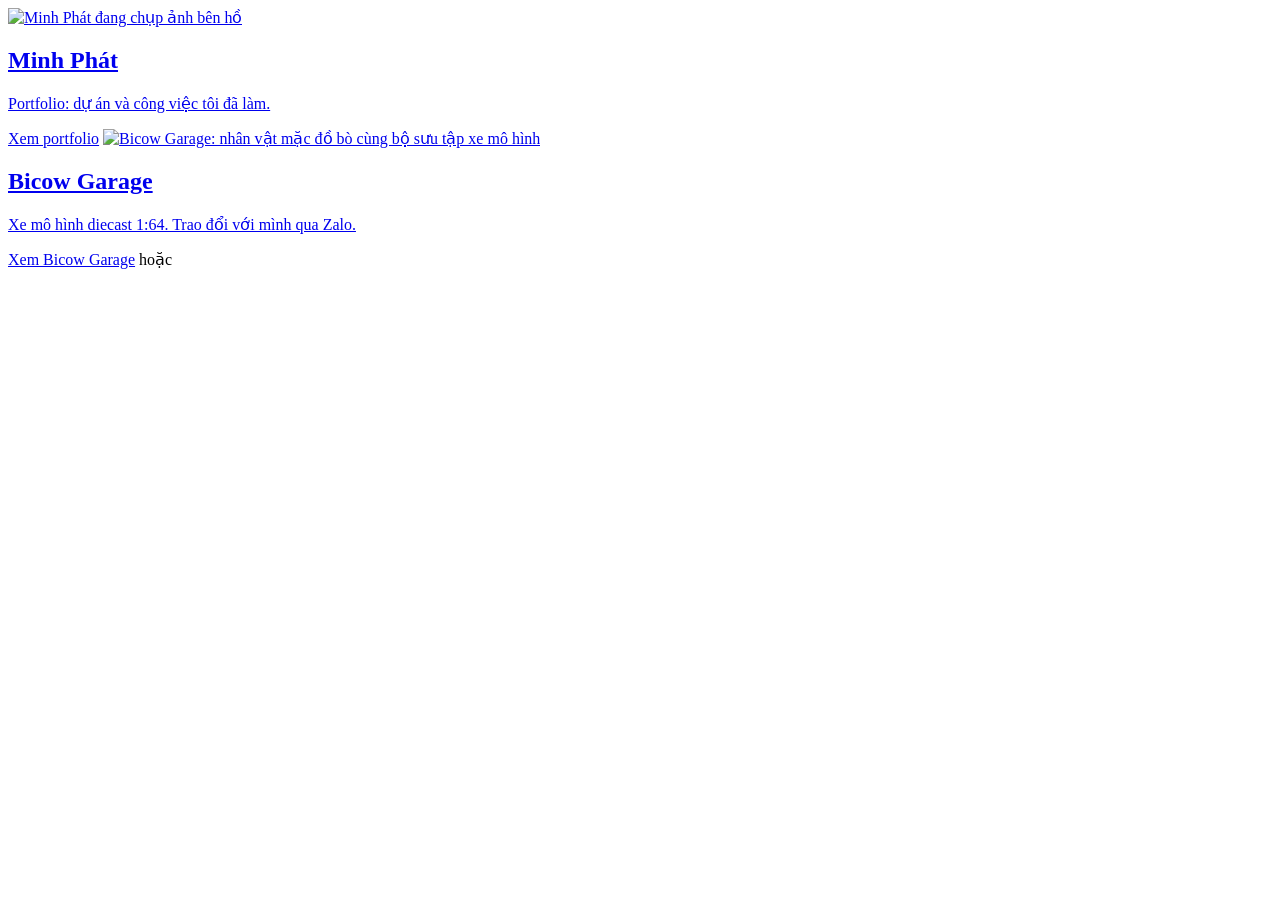
==== index.html @ 38694287 "Add files via upload" ====
<!doctype html>
<html lang="vi"><head><meta charset="utf-8"><meta name="viewport" content="width=device-width,initial-scale=1,viewport-fit=cover"><title>Minh Phát & Bicow Garage – Portfolio và xe mô hình diecast</title><meta name="description" content="Trang chủ của Minh Phát: xem portfolio cá nhân hoặc ghé Bicow Garage – nơi sưu tầm và bán xe mô hình diecast 1:64."><link rel="canonical" href="https://TENMIEN.COM/"><link rel="icon" href="/favicon.svg" type="image/svg+xml"><meta property="og:type" content="website"><meta property="og:title" content="Minh Phát & Bicow Garage – Portfolio và xe mô hình diecast"><meta property="og:description" content="Trang chủ của Minh Phát: xem portfolio cá nhân hoặc ghé Bicow Garage – nơi sưu tầm và bán xe mô hình diecast 1:64."><meta property="og:url" content="https://TENMIEN.COM/"><meta property="og:locale" content="vi_VN"><meta property="og:image" content="https://TENMIEN.COM/assets/img/bicow.jpg"><link rel="preconnect" href="https://fonts.googleapis.com"><link rel="preconnect" href="https://fonts.gstatic.com" crossorigin><link href="https://fonts.googleapis.com/css2?family=Be+Vietnam+Pro:wght@400;600&family=Bricolage+Grotesque:opsz,wght@12..96,700;12..96,800&display=swap&subset=vietnamese" rel="stylesheet"><link rel="stylesheet" href="/assets/style.css"></head><body><main class="split">
<a class="half me" href="/portfolio/"><img src="/assets/img/me.jpg" alt="Minh Phát đang chụp ảnh bên hồ" width="1200" height="1400"><h2>Minh Phát</h2><p>Portfolio: dự án và công việc tôi đã làm.</p><span class="btn">Xem portfolio</span></a>
<a class="half shop" href="/bicow/"><img src="/assets/img/bicow.jpg" alt="Bicow Garage: nhân vật mặc đồ bò cùng bộ sưu tập xe mô hình" width="1254" height="1254"><h2>Bicow Garage</h2><p>Xe mô hình diecast 1:64. Trao đổi với mình qua Zalo.</p><span class="btn">Xem Bicow Garage</span></a>
<span class="mid" aria-hidden="true">hoặc</span>
</main><script src="/assets/ask.js"></script></body></html>
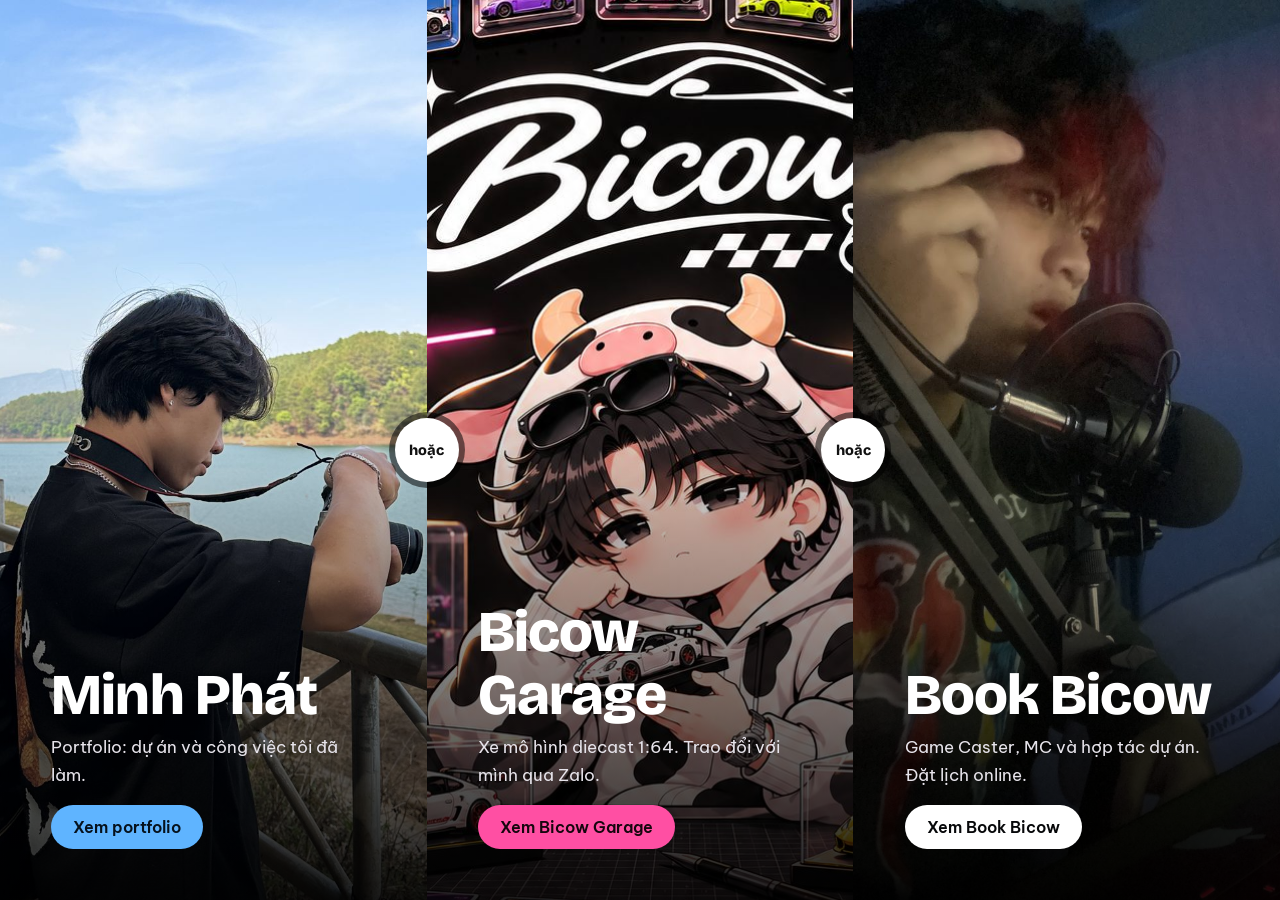
==== commit 1e93f61a: "Add files via upload" ====
--- a/index.html
+++ b/index.html
@@ -1,6 +1,8 @@
 <!doctype html>
-<html lang="vi"><head><meta charset="utf-8"><meta name="viewport" content="width=device-width,initial-scale=1,viewport-fit=cover"><title>Minh Phát & Bicow Garage – Portfolio và xe mô hình diecast</title><meta name="description" content="Trang chủ của Minh Phát: xem portfolio cá nhân hoặc ghé Bicow Garage – nơi sưu tầm và bán xe mô hình diecast 1:64."><link rel="canonical" href="https://TENMIEN.COM/"><link rel="icon" href="/favicon.svg" type="image/svg+xml"><meta property="og:type" content="website"><meta property="og:title" content="Minh Phát & Bicow Garage – Portfolio và xe mô hình diecast"><meta property="og:description" content="Trang chủ của Minh Phát: xem portfolio cá nhân hoặc ghé Bicow Garage – nơi sưu tầm và bán xe mô hình diecast 1:64."><meta property="og:url" content="https://TENMIEN.COM/"><meta property="og:locale" content="vi_VN"><meta property="og:image" content="https://TENMIEN.COM/assets/img/bicow.jpg"><link rel="preconnect" href="https://fonts.googleapis.com"><link rel="preconnect" href="https://fonts.gstatic.com" crossorigin><link href="https://fonts.googleapis.com/css2?family=Be+Vietnam+Pro:wght@400;600&family=Bricolage+Grotesque:opsz,wght@12..96,700;12..96,800&display=swap&subset=vietnamese" rel="stylesheet"><link rel="stylesheet" href="/assets/style.css"></head><body><main class="split">
+<html lang="vi"><head><meta charset="utf-8"><meta name="viewport" content="width=device-width,initial-scale=1,viewport-fit=cover"><title>BICOW – Portfolio, Bicow Garage và Book Bicow</title><meta name="description" content="Trang chủ của Minh Phát: xem portfolio cá nhân, ghé Bicow Garage (xe mô hình diecast 1:64) hoặc đặt lịch Game Caster, MC tại Book Bicow."><link rel="canonical" href="https://bicow.site/"><link rel="icon" href="/favicon.svg" type="image/svg+xml"><meta property="og:type" content="website"><meta property="og:title" content="Minh Phát & Bicow Garage – Portfolio và xe mô hình diecast"><meta property="og:description" content="Trang chủ của Minh Phát: xem portfolio cá nhân hoặc ghé Bicow Garage – nơi sưu tầm và bán xe mô hình diecast 1:64."><meta property="og:url" content="https://bicow.site/"><meta property="og:locale" content="vi_VN"><meta property="og:image" content="https://bicow.site/assets/img/bicow.jpg"><link rel="preconnect" href="https://fonts.googleapis.com"><link rel="preconnect" href="https://fonts.gstatic.com" crossorigin><link href="https://fonts.googleapis.com/css2?family=Be+Vietnam+Pro:wght@400;600&family=Bricolage+Grotesque:opsz,wght@12..96,700;12..96,800&display=swap&subset=vietnamese" rel="stylesheet"><link rel="stylesheet" href="/assets/style.css"></head><body><main class="split">
 <a class="half me" href="/portfolio/"><img src="/assets/img/me.jpg" alt="Minh Phát đang chụp ảnh bên hồ" width="1200" height="1400"><h2>Minh Phát</h2><p>Portfolio: dự án và công việc tôi đã làm.</p><span class="btn">Xem portfolio</span></a>
 <a class="half shop" href="/bicow/"><img src="/assets/img/bicow.jpg" alt="Bicow Garage: nhân vật mặc đồ bò cùng bộ sưu tập xe mô hình" width="1254" height="1254"><h2>Bicow Garage</h2><p>Xe mô hình diecast 1:64. Trao đổi với mình qua Zalo.</p><span class="btn">Xem Bicow Garage</span></a>
-<span class="mid" aria-hidden="true">hoặc</span>
+<span class="mid m1" aria-hidden="true">hoặc</span>
+<a class="half book" href="/book/"><img src="/assets/img/book-bicow.jpg" alt="Minh Phát bên micro thu âm, góc làm việc của BOOK BICOW" width="1000" height="1334"><h2>Book Bicow</h2><p>Game Caster, MC và hợp tác dự án. Đặt lịch online.</p><span class="btn">Xem Book Bicow</span></a>
+<span class="mid m2" aria-hidden="true">hoặc</span>
 </main><script src="/assets/ask.js"></script></body></html>
--- a/assets/style.css
+++ b/assets/style.css
@@ -0,0 +1,145 @@
+:root{--bg:#0e0e12;--panel:#17171d;--ink:#f4f2f5;--mute:#a7a3ad;--pink:#ff4fa3;--pink2:#ff86c1;--blue:#5fb4ff;
+--display:"Bricolage Grotesque","Be Vietnam Pro",system-ui,sans-serif;--body:"Be Vietnam Pro",system-ui,-apple-system,"Segoe UI",sans-serif}
+*{box-sizing:border-box;margin:0}
+html{scroll-behavior:smooth;background:var(--bg);color-scheme:dark}
+body{font-family:var(--body);color:var(--ink);background:var(--bg);line-height:1.65;-webkit-font-smoothing:antialiased;overflow-x:hidden}
+a{color:inherit}
+:focus-visible{outline:3px solid var(--pink);outline-offset:3px}
+.wrap{max-width:1080px;margin:0 auto;padding:0 20px}
+h1,h2,h3{font-family:var(--display);line-height:1.1;letter-spacing:-.015em}
+/* scroll progress + reveal */
+.prog{position:fixed;top:0;left:0;height:3px;width:100%;background:linear-gradient(90deg,var(--blue),var(--pink));transform-origin:0 50%;transform:scaleX(0);z-index:50}
+.rv{opacity:0;transform:translateY(34px) scale(.98);transition:opacity .7s ease,transform .7s cubic-bezier(.2,.7,.2,1);transition-delay:var(--d,0s)}
+.rv.in{opacity:1;transform:none}
+/* buttons */
+.btn,.ask{font:600 1rem var(--body);display:inline-flex;align-items:center;justify-content:center;gap:8px;padding:12px 22px;border-radius:99px;border:0;cursor:pointer;text-decoration:none;background:var(--pink);color:#16060e;transition:transform .15s,box-shadow .2s,background .15s}
+.btn:hover,.ask:hover{transform:translateY(-2px);box-shadow:0 8px 26px #ff4fa355;background:var(--pink2)}
+.ask.done{background:#fff;color:#16060e}
+.btn.ghost{background:transparent;color:var(--ink);border:2px solid #ffffff44}
+/* landing */
+.land{min-height:100vh;display:grid;place-items:center;padding:40px 16px;background:radial-gradient(60% 70% at 15% 40%,#1b4a73aa,transparent 70%),radial-gradient(60% 70% at 85% 50%,#7a1b52aa,transparent 70%),var(--bg)}
+.land h1{text-align:center;font-size:clamp(1.1rem,2.6vw,1.5rem);font-weight:700;color:var(--mute);margin-bottom:28px;letter-spacing:0}
+.pair{display:grid;grid-template-columns:1fr auto 1fr;gap:clamp(12px,3vw,40px);align-items:center;max-width:980px;width:100%}
+.or{font-family:var(--display);font-weight:800;color:var(--mute);font-size:1.1rem}
+.pick{display:flex;flex-direction:column;align-items:center;text-align:center;text-decoration:none;transition:transform .35s ease,opacity .35s,filter .35s}
+.frame{width:100%;aspect-ratio:4/5;border-radius:999px 999px 28px 28px;overflow:hidden;border:5px solid #fff;box-shadow:0 20px 60px #0009;background:#000}
+.frame img{width:100%;height:100%;object-fit:cover;display:block;transition:transform .6s ease}
+.pick h2{font-size:clamp(1.4rem,3.4vw,2.2rem);font-weight:800;margin:18px 0 4px}
+.pick p{color:var(--mute);margin-bottom:16px;max-width:28ch;font-size:.95rem}
+.pair:hover .pick{opacity:.55;filter:saturate(.6)}
+.pair .pick:hover{opacity:1;filter:none;transform:translateY(-8px)}
+.pick:hover .frame img{transform:scale(1.06)}
+.pick.me .btn{background:var(--blue);color:#06121d}
+.pick.me .btn:hover{box-shadow:0 8px 26px #5fb4ff55}
+@media(max-width:720px){.pair{grid-template-columns:1fr}.or{text-align:center}.frame{max-width:300px;margin:0 auto}}
+/* landing: 2 ảnh chia đôi toàn màn hình */
+.split{display:grid;grid-template-columns:repeat(3,1fr);height:100vh;height:100dvh;overflow:hidden;background:#000}
+.half{position:relative;display:flex;flex-direction:column;justify-content:flex-end;align-items:flex-start;padding:clamp(20px,4vw,56px);padding-bottom:calc(clamp(20px,4vw,56px) + env(safe-area-inset-bottom,0px));text-decoration:none;overflow:hidden;color:#fff;transition:flex .3s,filter .4s,opacity .4s}
+.half img{position:absolute;inset:0;width:100%;height:100%;display:block;transition:transform .8s ease}
+.half.me img{object-fit:cover;object-position:42% 30%}
+.half.shop img{object-fit:cover;object-position:50% 45%;transform:scale(1.4)}
+.half::after{content:"";position:absolute;inset:0;background:linear-gradient(0deg,#000d 0,#0006 32%,transparent 60%)}
+.half>*:not(img){position:relative;z-index:2}
+.half h2{font-size:clamp(1.8rem,4.6vw,3.6rem);font-weight:800;margin-bottom:6px}
+.half p{color:#e6e3ea;margin-bottom:16px;max-width:30ch;font-size:clamp(.9rem,1.5vw,1.05rem)}
+.half.me .btn{background:var(--blue);color:#06121d}
+.half.me .btn:hover{box-shadow:0 8px 26px #5fb4ff66}
+.split:hover .half{filter:brightness(.55) saturate(.7)}
+.split .half:hover{filter:none}
+.half:hover img{transform:scale(1.05)}
+.half.shop:hover img{transform:scale(1.46)}
+.mid{position:absolute;left:33.333%;top:50%;transform:translate(-50%,-50%);z-index:5;width:64px;height:64px;border-radius:50%;background:#fff;color:#111;display:grid;place-items:center;font:800 .9rem var(--display);box-shadow:0 0 0 6px #0008;pointer-events:none}
+.split{position:relative}
+.mid.m2{left:66.666%}
+.half.book img{object-fit:cover;object-position:18% 20%}
+.half.book .btn{background:#fff;color:#07080a}
+.half.book .btn:hover{box-shadow:0 8px 26px #ffffff55}
+@media(max-width:720px) and (pointer:coarse){.split{grid-template-columns:1fr;grid-template-rows:repeat(3,1fr)}.mid{left:50%;top:33.333%}.mid.m2{left:50%;top:66.666%}.half.book img{object-position:18% 18%}.half{padding:18px}.half h2{font-size:1.7rem}.half p{margin-bottom:10px}.half.me img{object-position:42% 28%}.mid{width:52px;height:52px}}
+/* header */
+.top{position:sticky;top:0;z-index:40;background:#0e0e12e6;backdrop-filter:blur(10px);padding-top:env(safe-area-inset-top,0px);border-bottom:1px solid #ffffff14}
+.top .wrap{display:flex;align-items:center;justify-content:space-between;height:60px}
+.logo{font-family:var(--display);font-weight:800;font-size:1.5rem;text-decoration:none;font-style:italic}
+.logo b{color:var(--pink)}
+.top nav{display:flex;gap:20px;font-size:.92rem}
+.top nav a{text-decoration:none;color:var(--mute)}.top nav a:hover{color:var(--ink)}
+@media(max-width:640px){.top nav a:nth-child(n+3){display:none}}
+/* hero */
+.hero{padding:56px 0 64px;background:radial-gradient(50% 60% at 78% 40%,#7a1b5299,transparent 70%)}
+.hero .wrap{display:grid;grid-template-columns:1.1fr .9fr;gap:32px;align-items:center}
+.hero h1{font-size:clamp(2.3rem,6.5vw,4.4rem);font-weight:800}
+.hero p{color:var(--mute);max-width:46ch;margin:16px 0 26px;font-size:1.05rem}
+.hero .art{border-radius:50%;overflow:hidden;border:5px solid #fff;aspect-ratio:1;box-shadow:0 0 70px #ff4fa366;will-change:transform}
+.hero .art img{width:100%;height:100%;display:block}
+@media(max-width:760px){.hero .wrap{grid-template-columns:1fr}.hero .art{max-width:300px;margin:0 auto;order:-1}}
+/* brand strip */
+.flag{height:18px;background:repeating-conic-gradient(#fff 0 25%,#0e0e12 0 50%) 0 0/18px 18px}
+.marq{overflow:hidden;background:var(--panel);padding:18px 0;border-bottom:1px solid #ffffff14}
+.marq div{display:flex;gap:48px;width:max-content;animation:mv 26s linear infinite;font-family:var(--display);font-weight:800;font-size:1.6rem;color:#ffffff55}
+.marq span:nth-child(odd){color:var(--pink)}
+@keyframes mv{to{transform:translateX(-50%)}}
+/* sections */
+section{padding:76px 0}
+section h2{font-size:clamp(1.7rem,4vw,2.5rem);margin-bottom:10px}
+.lead{color:var(--mute);max-width:58ch;margin-bottom:34px}
+.alt{background:var(--panel)}
+.grid{display:grid;grid-template-columns:repeat(auto-fill,minmax(250px,1fr));gap:20px}
+.card{background:var(--panel);border:1px solid #ffffff1a;border-radius:20px;overflow:hidden;display:flex;flex-direction:column}
+.card figure{aspect-ratio:4/3;display:grid;place-items:center;background:radial-gradient(circle at 50% 70%,#ff4fa344,#101015 70%);border-bottom:1px solid #ffffff14}
+.card figure img{width:100%;height:100%;object-fit:cover}
+.card figure svg{width:62%;fill:#ff4fa3aa}
+.card div{padding:16px;display:flex;flex-direction:column;gap:6px;flex:1}
+.tag{font-size:.8rem;color:var(--pink2)}
+.card h3{font-size:1.12rem}
+.card p{font-size:.92rem;color:var(--mute);flex:1}
+.card .ask{margin-top:10px;font-size:.92rem;padding:10px 14px}
+.card:hover{border-color:var(--pink);transition:border-color .2s}
+details{border-top:1px solid #ffffff33;padding:16px 0}
+details:last-of-type{border-bottom:1px solid #ffffff33}
+summary{font-family:var(--display);font-weight:700;font-size:1.12rem;cursor:pointer}
+details p{margin-top:8px;max-width:64ch;color:var(--mute)}
+footer{padding:36px 0 calc(36px + env(safe-area-inset-bottom,0px));font-size:.92rem;color:var(--mute);border-top:1px solid #ffffff14}
+footer .wrap{display:flex;flex-wrap:wrap;gap:16px;justify-content:space-between}
+.zalo-fab{position:fixed;right:16px;bottom:calc(16px + env(safe-area-inset-bottom,0px));z-index:45;box-shadow:0 6px 24px #000a}
+@media(prefers-reduced-motion:reduce){*{transition:none!important;animation:none!important;scroll-behavior:auto!important}.rv{opacity:1;transform:none}}
+/* ===== trang Bicow mới ===== */
+.sr{position:absolute;width:1px;height:1px;overflow:hidden;clip:rect(0 0 0 0);white-space:nowrap}
+.logo{display:flex;align-items:center;gap:8px}.logo img{height:30px;width:auto}
+.intro{padding:56px 0 64px;background:radial-gradient(45% 60% at 22% 45%,#7a1b5288,transparent 70%)}
+.intro .wrap{display:grid;grid-template-columns:minmax(220px,300px) 1fr;gap:clamp(24px,5vw,64px);align-items:center}
+.who{position:relative;display:flex;justify-content:center}
+.who .think{height:clamp(300px,42vw,440px);width:auto;filter:drop-shadow(0 14px 30px #0008)}
+.q{position:absolute;font-family:var(--display);font-weight:800;color:var(--pink);animation:bob 2.8s ease-in-out infinite}
+.q1{top:2%;right:6%;font-size:3rem}.q2{top:14%;right:-4%;font-size:2rem;animation-delay:.5s;color:var(--blue)}.q3{top:-4%;left:8%;font-size:1.7rem;animation-delay:1s}
+@keyframes bob{0%,100%{transform:translateY(0) rotate(-6deg)}50%{transform:translateY(-12px) rotate(8deg)}}
+.say h1{font-size:clamp(2rem,5vw,3.3rem);font-weight:800}
+.say h2{font-size:clamp(1.2rem,2.4vw,1.5rem);color:var(--pink2);margin:14px 0 10px}
+.say p{color:#d6d3dc;max-width:56ch;margin-bottom:12px}
+.pills{display:flex;flex-wrap:wrap;gap:8px;margin:18px 0 22px}
+.pills span{border:1px solid #ffffff33;border-radius:99px;padding:5px 14px;font-size:.9rem;color:var(--ink)}
+@media(max-width:760px){.intro .wrap{grid-template-columns:1fr}.who{order:-1}}
+.sec-h{display:flex;align-items:flex-end;gap:14px;margin-bottom:6px}
+.sec-h img{height:84px;width:auto}
+.favs{display:grid;grid-template-columns:repeat(4,1fr);gap:16px}
+.card.fav figure{aspect-ratio:1}
+@media(max-width:900px){.favs{grid-template-columns:repeat(2,1fr)}}
+.badge{align-self:flex-start;font-size:.78rem;padding:2px 10px;border-radius:99px;background:#ffffff1a;color:var(--mute)}
+.badge.sale{background:var(--pink);color:#16060e;font-weight:600}
+.tools{display:flex;flex-direction:column;gap:14px;margin-bottom:26px}
+.search{width:100%;max-width:420px;padding:12px 18px;border-radius:99px;border:1px solid #ffffff33;background:var(--bg);color:var(--ink);font:1rem var(--body)}
+.search::placeholder{color:var(--mute)}
+.chips{display:flex;flex-wrap:wrap;gap:8px}
+.chip{font:500 .9rem var(--body);padding:7px 14px;border-radius:99px;border:1px solid #ffffff33;background:transparent;color:var(--ink);cursor:pointer}
+.chip:hover{border-color:var(--pink)}
+.chip[aria-pressed=true]{background:var(--pink);border-color:var(--pink);color:#16060e;font-weight:600}
+#count{color:var(--mute);font-size:.9rem}
+.empty{display:flex;flex-direction:column;align-items:center;gap:10px;padding:30px 0;color:var(--mute);text-align:center}
+.empty[hidden]{display:none}.empty img{height:110px}
+.cta{padding:60px 0}
+.cta .box{display:grid;grid-template-columns:auto 1fr;gap:28px;align-items:center;background:linear-gradient(120deg,#3a1230,#16202e);border:1px solid #ffffff1f;border-radius:28px;padding:28px 32px}
+.cta img{height:200px;width:auto;margin:-48px 0 -28px}
+.cta p{color:#d6d3dc;margin:8px 0 18px;max-width:50ch}
+@media(max-width:640px){.cta .box{grid-template-columns:1fr;text-align:center;justify-items:center}.cta img{height:160px;margin-top:-70px}}
+.faq{display:grid;grid-template-columns:1fr 170px;gap:40px;align-items:end}
+.faq>img{width:170px;height:auto}
+@media(max-width:760px){.faq{grid-template-columns:1fr}.faq>img{display:none}}
+footer .sleepy{height:44px;width:auto;margin-right:8px;vertical-align:middle}
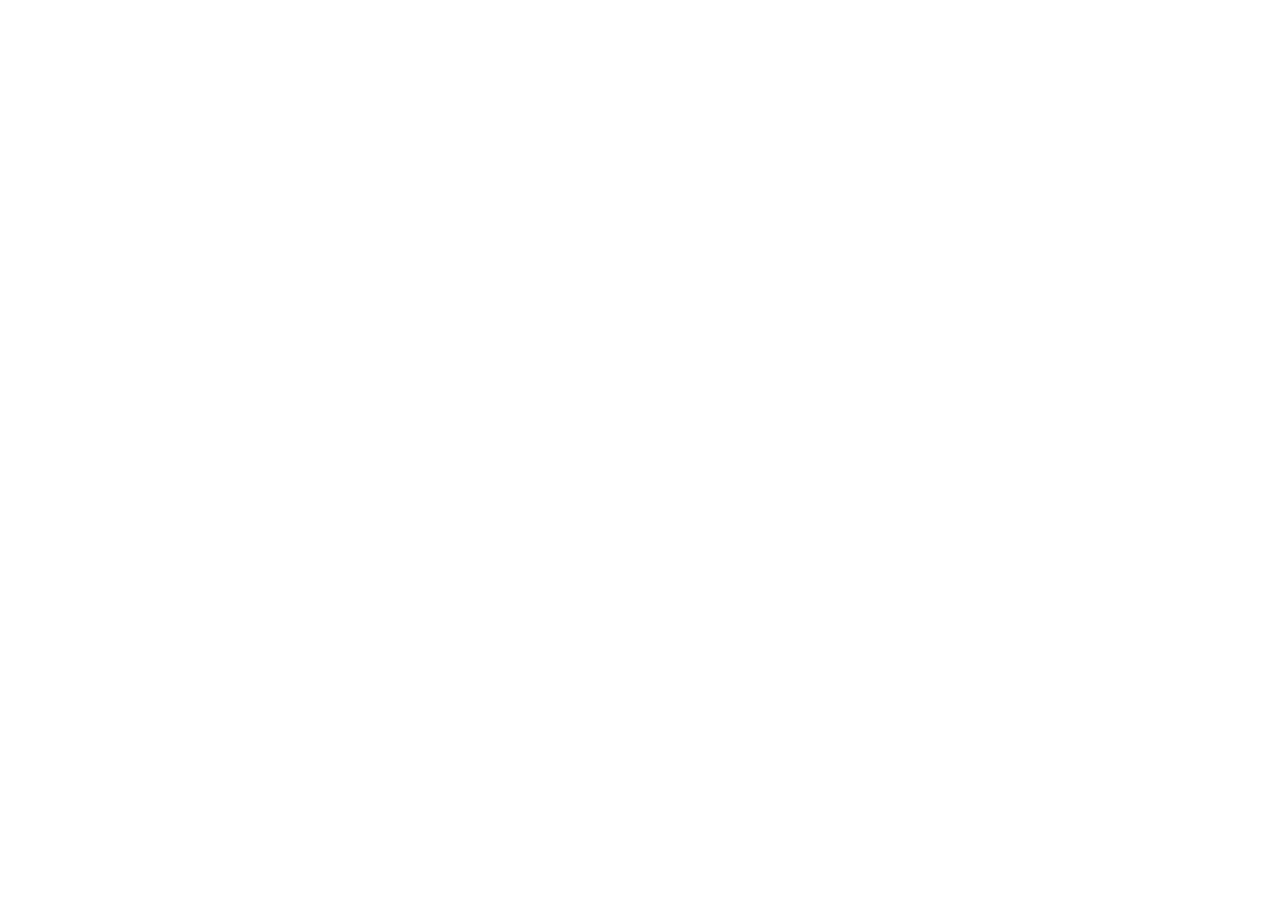
==== commit 750d0ee3: "Add files via upload" ====
--- a/index.html
+++ b/index.html
@@ -1,8 +1,30 @@
 <!doctype html>
-<html lang="vi"><head><meta charset="utf-8"><meta name="viewport" content="width=device-width,initial-scale=1,viewport-fit=cover"><title>BICOW – Portfolio, Bicow Garage và Book Bicow</title><meta name="description" content="Trang chủ của Minh Phát: xem portfolio cá nhân, ghé Bicow Garage (xe mô hình diecast 1:64) hoặc đặt lịch Game Caster, MC tại Book Bicow."><link rel="canonical" href="https://bicow.site/"><link rel="icon" href="/favicon.svg" type="image/svg+xml"><meta property="og:type" content="website"><meta property="og:title" content="Minh Phát & Bicow Garage – Portfolio và xe mô hình diecast"><meta property="og:description" content="Trang chủ của Minh Phát: xem portfolio cá nhân hoặc ghé Bicow Garage – nơi sưu tầm và bán xe mô hình diecast 1:64."><meta property="og:url" content="https://bicow.site/"><meta property="og:locale" content="vi_VN"><meta property="og:image" content="https://bicow.site/assets/img/bicow.jpg"><link rel="preconnect" href="https://fonts.googleapis.com"><link rel="preconnect" href="https://fonts.gstatic.com" crossorigin><link href="https://fonts.googleapis.com/css2?family=Be+Vietnam+Pro:wght@400;600&family=Bricolage+Grotesque:opsz,wght@12..96,700;12..96,800&display=swap&subset=vietnamese" rel="stylesheet"><link rel="stylesheet" href="/assets/style.css"></head><body><main class="split">
-<a class="half me" href="/portfolio/"><img src="/assets/img/me.jpg" alt="Minh Phát đang chụp ảnh bên hồ" width="1200" height="1400"><h2>Minh Phát</h2><p>Portfolio: dự án và công việc tôi đã làm.</p><span class="btn">Xem portfolio</span></a>
-<a class="half shop" href="/bicow/"><img src="/assets/img/bicow.jpg" alt="Bicow Garage: nhân vật mặc đồ bò cùng bộ sưu tập xe mô hình" width="1254" height="1254"><h2>Bicow Garage</h2><p>Xe mô hình diecast 1:64. Trao đổi với mình qua Zalo.</p><span class="btn">Xem Bicow Garage</span></a>
-<span class="mid m1" aria-hidden="true">hoặc</span>
-<a class="half book" href="/book/"><img src="/assets/img/book-bicow.jpg" alt="Minh Phát bên micro thu âm, góc làm việc của BOOK BICOW" width="1000" height="1334"><h2>Book Bicow</h2><p>Game Caster, MC và hợp tác dự án. Đặt lịch online.</p><span class="btn">Xem Book Bicow</span></a>
-<span class="mid m2" aria-hidden="true">hoặc</span>
-</main><script src="/assets/ask.js"></script></body></html>+<html lang="vi" class="scroll-smooth">
+  <head>
+    <meta charset="UTF-8" />
+    <meta name="viewport" content="width=device-width, initial-scale=1.0" />
+    <title>Đặng Đức Minh Phát — Portfolio &amp; Hồ Sơ Cá Nhân</title>
+    <meta
+      name="description"
+      content="Hồ sơ năng lực, kinh nghiệm Sales Admin, vận hành bán lẻ, hỗ trợ Marketing/Website và 5 dự án tiêu biểu của Đặng Đức Minh Phát."
+    />
+    <meta property="og:title" content="Đặng Đức Minh Phát — Portfolio &amp; Hồ Sơ Cá Nhân" />
+    <meta
+      property="og:description"
+      content="Cử nhân Quản trị Kinh doanh với kinh nghiệm Sales Admin, vận hành bán lẻ và hỗ trợ điều phối Marketing tại TP. Hồ Chí Minh."
+    />
+    <meta property="og:type" content="website" />
+    <meta name="twitter:card" content="summary_large_image" />
+    <link rel="preconnect" href="https://fonts.googleapis.com" />
+    <link rel="preconnect" href="https://fonts.gstatic.com" crossorigin />
+    <link
+      href="https://fonts.googleapis.com/css2?family=Fraunces:ital,opsz,wght@0,9..144,400..700;1,9..144,400..600&family=JetBrains+Mono:wght@400;500&family=Plus+Jakarta+Sans:wght@400;500;600;700&display=swap"
+      rel="stylesheet"
+    />
+    <script type="module" crossorigin src="/assets/index-DDFvczUz.js"></script>
+    <link rel="stylesheet" crossorigin href="/assets/index-CqBgmo1F.css">
+  </head>
+  <body class="bg-[#F5F3EE] text-[#142325] antialiased selection:bg-[#1E5B4C] selection:text-[#F5F3EE]">
+    <div id="root"></div>
+  </body>
+</html>
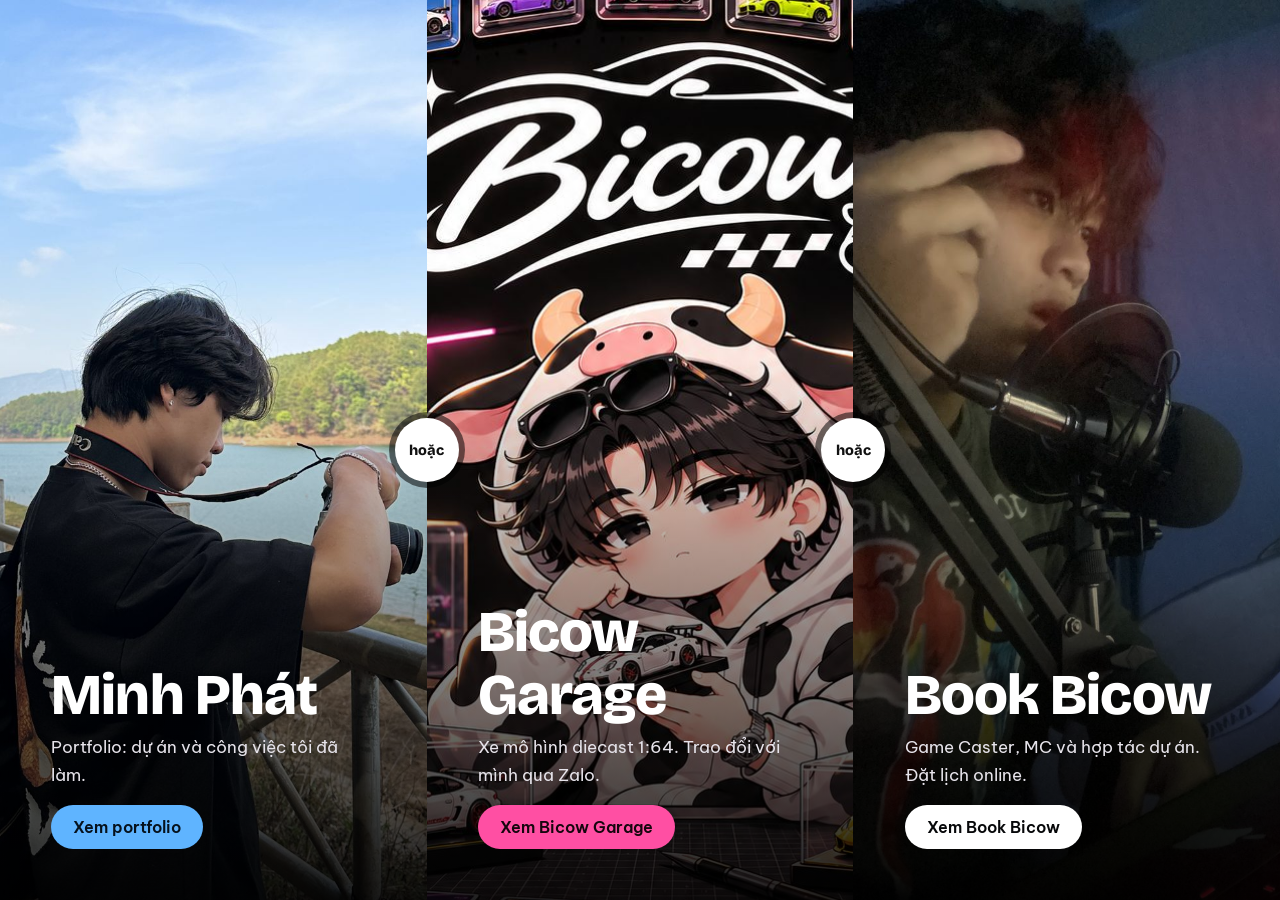
==== commit 0124ff7f: "Update index.html" ====
--- a/index.html
+++ b/index.html
@@ -1,30 +1,8 @@
 <!doctype html>
-<html lang="vi" class="scroll-smooth">
-  <head>
-    <meta charset="UTF-8" />
-    <meta name="viewport" content="width=device-width, initial-scale=1.0" />
-    <title>Đặng Đức Minh Phát — Portfolio &amp; Hồ Sơ Cá Nhân</title>
-    <meta
-      name="description"
-      content="Hồ sơ năng lực, kinh nghiệm Sales Admin, vận hành bán lẻ, hỗ trợ Marketing/Website và 5 dự án tiêu biểu của Đặng Đức Minh Phát."
-    />
-    <meta property="og:title" content="Đặng Đức Minh Phát — Portfolio &amp; Hồ Sơ Cá Nhân" />
-    <meta
-      property="og:description"
-      content="Cử nhân Quản trị Kinh doanh với kinh nghiệm Sales Admin, vận hành bán lẻ và hỗ trợ điều phối Marketing tại TP. Hồ Chí Minh."
-    />
-    <meta property="og:type" content="website" />
-    <meta name="twitter:card" content="summary_large_image" />
-    <link rel="preconnect" href="https://fonts.googleapis.com" />
-    <link rel="preconnect" href="https://fonts.gstatic.com" crossorigin />
-    <link
-      href="https://fonts.googleapis.com/css2?family=Fraunces:ital,opsz,wght@0,9..144,400..700;1,9..144,400..600&family=JetBrains+Mono:wght@400;500&family=Plus+Jakarta+Sans:wght@400;500;600;700&display=swap"
-      rel="stylesheet"
-    />
-    <script type="module" crossorigin src="/assets/index-DDFvczUz.js"></script>
-    <link rel="stylesheet" crossorigin href="/assets/index-CqBgmo1F.css">
-  </head>
-  <body class="bg-[#F5F3EE] text-[#142325] antialiased selection:bg-[#1E5B4C] selection:text-[#F5F3EE]">
-    <div id="root"></div>
-  </body>
-</html>
+<html lang="vi"><head><meta charset="utf-8"><meta name="viewport" content="width=device-width,initial-scale=1,viewport-fit=cover"><title>BICOW – Portfolio, Bicow Garage và Book Bicow</title><meta name="description" content="Trang chủ của Minh Phát: xem portfolio cá nhân, ghé Bicow Garage (xe mô hình diecast 1:64) hoặc đặt lịch Game Caster, MC tại Book Bicow."><link rel="canonical" href="https://bicow.site/"><link rel="icon" href="/favicon.svg" type="image/svg+xml"><meta property="og:type" content="website"><meta property="og:title" content="Minh Phát & Bicow Garage – Portfolio và xe mô hình diecast"><meta property="og:description" content="Trang chủ của Minh Phát: xem portfolio cá nhân hoặc ghé Bicow Garage – nơi sưu tầm và bán xe mô hình diecast 1:64."><meta property="og:url" content="https://bicow.site/"><meta property="og:locale" content="vi_VN"><meta property="og:image" content="https://bicow.site/assets/img/bicow.jpg"><link rel="preconnect" href="https://fonts.googleapis.com"><link rel="preconnect" href="https://fonts.gstatic.com" crossorigin><link href="https://fonts.googleapis.com/css2?family=Be+Vietnam+Pro:wght@400;600&family=Bricolage+Grotesque:opsz,wght@12..96,700;12..96,800&display=swap&subset=vietnamese" rel="stylesheet"><link rel="stylesheet" href="/assets/style.css"></head><body><main class="split">
+<a class="half me" href="/portfolio/"><img src="/assets/img/me.jpg" alt="Minh Phát đang chụp ảnh bên hồ" width="1200" height="1400"><h2>Minh Phát</h2><p>Portfolio: dự án và công việc tôi đã làm.</p><span class="btn">Xem portfolio</span></a>
+<a class="half shop" href="/bicow/"><img src="/assets/img/bicow.jpg" alt="Bicow Garage: nhân vật mặc đồ bò cùng bộ sưu tập xe mô hình" width="1254" height="1254"><h2>Bicow Garage</h2><p>Xe mô hình diecast 1:64. Trao đổi với mình qua Zalo.</p><span class="btn">Xem Bicow Garage</span></a>
+<span class="mid m1" aria-hidden="true">hoặc</span>
+<a class="half book" href="/book/"><img src="/assets/img/book-bicow.jpg" alt="Minh Phát bên micro thu âm, góc làm việc của BOOK BICOW" width="1000" height="1334"><h2>Book Bicow</h2><p>Game Caster, MC và hợp tác dự án. Đặt lịch online.</p><span class="btn">Xem Book Bicow</span></a>
+<span class="mid m2" aria-hidden="true">hoặc</span>
+</main><script src="/assets/ask.js"></script></body></html>
--- a/assets/style.css
+++ b/assets/style.css
@@ -0,0 +1,145 @@
+:root{--bg:#0e0e12;--panel:#17171d;--ink:#f4f2f5;--mute:#a7a3ad;--pink:#ff4fa3;--pink2:#ff86c1;--blue:#5fb4ff;
+--display:"Bricolage Grotesque","Be Vietnam Pro",system-ui,sans-serif;--body:"Be Vietnam Pro",system-ui,-apple-system,"Segoe UI",sans-serif}
+*{box-sizing:border-box;margin:0}
+html{scroll-behavior:smooth;background:var(--bg);color-scheme:dark}
+body{font-family:var(--body);color:var(--ink);background:var(--bg);line-height:1.65;-webkit-font-smoothing:antialiased;overflow-x:hidden}
+a{color:inherit}
+:focus-visible{outline:3px solid var(--pink);outline-offset:3px}
+.wrap{max-width:1080px;margin:0 auto;padding:0 20px}
+h1,h2,h3{font-family:var(--display);line-height:1.1;letter-spacing:-.015em}
+/* scroll progress + reveal */
+.prog{position:fixed;top:0;left:0;height:3px;width:100%;background:linear-gradient(90deg,var(--blue),var(--pink));transform-origin:0 50%;transform:scaleX(0);z-index:50}
+.rv{opacity:0;transform:translateY(34px) scale(.98);transition:opacity .7s ease,transform .7s cubic-bezier(.2,.7,.2,1);transition-delay:var(--d,0s)}
+.rv.in{opacity:1;transform:none}
+/* buttons */
+.btn,.ask{font:600 1rem var(--body);display:inline-flex;align-items:center;justify-content:center;gap:8px;padding:12px 22px;border-radius:99px;border:0;cursor:pointer;text-decoration:none;background:var(--pink);color:#16060e;transition:transform .15s,box-shadow .2s,background .15s}
+.btn:hover,.ask:hover{transform:translateY(-2px);box-shadow:0 8px 26px #ff4fa355;background:var(--pink2)}
+.ask.done{background:#fff;color:#16060e}
+.btn.ghost{background:transparent;color:var(--ink);border:2px solid #ffffff44}
+/* landing */
+.land{min-height:100vh;display:grid;place-items:center;padding:40px 16px;background:radial-gradient(60% 70% at 15% 40%,#1b4a73aa,transparent 70%),radial-gradient(60% 70% at 85% 50%,#7a1b52aa,transparent 70%),var(--bg)}
+.land h1{text-align:center;font-size:clamp(1.1rem,2.6vw,1.5rem);font-weight:700;color:var(--mute);margin-bottom:28px;letter-spacing:0}
+.pair{display:grid;grid-template-columns:1fr auto 1fr;gap:clamp(12px,3vw,40px);align-items:center;max-width:980px;width:100%}
+.or{font-family:var(--display);font-weight:800;color:var(--mute);font-size:1.1rem}
+.pick{display:flex;flex-direction:column;align-items:center;text-align:center;text-decoration:none;transition:transform .35s ease,opacity .35s,filter .35s}
+.frame{width:100%;aspect-ratio:4/5;border-radius:999px 999px 28px 28px;overflow:hidden;border:5px solid #fff;box-shadow:0 20px 60px #0009;background:#000}
+.frame img{width:100%;height:100%;object-fit:cover;display:block;transition:transform .6s ease}
+.pick h2{font-size:clamp(1.4rem,3.4vw,2.2rem);font-weight:800;margin:18px 0 4px}
+.pick p{color:var(--mute);margin-bottom:16px;max-width:28ch;font-size:.95rem}
+.pair:hover .pick{opacity:.55;filter:saturate(.6)}
+.pair .pick:hover{opacity:1;filter:none;transform:translateY(-8px)}
+.pick:hover .frame img{transform:scale(1.06)}
+.pick.me .btn{background:var(--blue);color:#06121d}
+.pick.me .btn:hover{box-shadow:0 8px 26px #5fb4ff55}
+@media(max-width:720px){.pair{grid-template-columns:1fr}.or{text-align:center}.frame{max-width:300px;margin:0 auto}}
+/* landing: 2 ảnh chia đôi toàn màn hình */
+.split{display:grid;grid-template-columns:repeat(3,1fr);height:100vh;height:100dvh;overflow:hidden;background:#000}
+.half{position:relative;display:flex;flex-direction:column;justify-content:flex-end;align-items:flex-start;padding:clamp(20px,4vw,56px);padding-bottom:calc(clamp(20px,4vw,56px) + env(safe-area-inset-bottom,0px));text-decoration:none;overflow:hidden;color:#fff;transition:flex .3s,filter .4s,opacity .4s}
+.half img{position:absolute;inset:0;width:100%;height:100%;display:block;transition:transform .8s ease}
+.half.me img{object-fit:cover;object-position:42% 30%}
+.half.shop img{object-fit:cover;object-position:50% 45%;transform:scale(1.4)}
+.half::after{content:"";position:absolute;inset:0;background:linear-gradient(0deg,#000d 0,#0006 32%,transparent 60%)}
+.half>*:not(img){position:relative;z-index:2}
+.half h2{font-size:clamp(1.8rem,4.6vw,3.6rem);font-weight:800;margin-bottom:6px}
+.half p{color:#e6e3ea;margin-bottom:16px;max-width:30ch;font-size:clamp(.9rem,1.5vw,1.05rem)}
+.half.me .btn{background:var(--blue);color:#06121d}
+.half.me .btn:hover{box-shadow:0 8px 26px #5fb4ff66}
+.split:hover .half{filter:brightness(.55) saturate(.7)}
+.split .half:hover{filter:none}
+.half:hover img{transform:scale(1.05)}
+.half.shop:hover img{transform:scale(1.46)}
+.mid{position:absolute;left:33.333%;top:50%;transform:translate(-50%,-50%);z-index:5;width:64px;height:64px;border-radius:50%;background:#fff;color:#111;display:grid;place-items:center;font:800 .9rem var(--display);box-shadow:0 0 0 6px #0008;pointer-events:none}
+.split{position:relative}
+.mid.m2{left:66.666%}
+.half.book img{object-fit:cover;object-position:18% 20%}
+.half.book .btn{background:#fff;color:#07080a}
+.half.book .btn:hover{box-shadow:0 8px 26px #ffffff55}
+@media(max-width:720px) and (pointer:coarse){.split{grid-template-columns:1fr;grid-template-rows:repeat(3,1fr)}.mid{left:50%;top:33.333%}.mid.m2{left:50%;top:66.666%}.half.book img{object-position:18% 18%}.half{padding:18px}.half h2{font-size:1.7rem}.half p{margin-bottom:10px}.half.me img{object-position:42% 28%}.mid{width:52px;height:52px}}
+/* header */
+.top{position:sticky;top:0;z-index:40;background:#0e0e12e6;backdrop-filter:blur(10px);padding-top:env(safe-area-inset-top,0px);border-bottom:1px solid #ffffff14}
+.top .wrap{display:flex;align-items:center;justify-content:space-between;height:60px}
+.logo{font-family:var(--display);font-weight:800;font-size:1.5rem;text-decoration:none;font-style:italic}
+.logo b{color:var(--pink)}
+.top nav{display:flex;gap:20px;font-size:.92rem}
+.top nav a{text-decoration:none;color:var(--mute)}.top nav a:hover{color:var(--ink)}
+@media(max-width:640px){.top nav a:nth-child(n+3){display:none}}
+/* hero */
+.hero{padding:56px 0 64px;background:radial-gradient(50% 60% at 78% 40%,#7a1b5299,transparent 70%)}
+.hero .wrap{display:grid;grid-template-columns:1.1fr .9fr;gap:32px;align-items:center}
+.hero h1{font-size:clamp(2.3rem,6.5vw,4.4rem);font-weight:800}
+.hero p{color:var(--mute);max-width:46ch;margin:16px 0 26px;font-size:1.05rem}
+.hero .art{border-radius:50%;overflow:hidden;border:5px solid #fff;aspect-ratio:1;box-shadow:0 0 70px #ff4fa366;will-change:transform}
+.hero .art img{width:100%;height:100%;display:block}
+@media(max-width:760px){.hero .wrap{grid-template-columns:1fr}.hero .art{max-width:300px;margin:0 auto;order:-1}}
+/* brand strip */
+.flag{height:18px;background:repeating-conic-gradient(#fff 0 25%,#0e0e12 0 50%) 0 0/18px 18px}
+.marq{overflow:hidden;background:var(--panel);padding:18px 0;border-bottom:1px solid #ffffff14}
+.marq div{display:flex;gap:48px;width:max-content;animation:mv 26s linear infinite;font-family:var(--display);font-weight:800;font-size:1.6rem;color:#ffffff55}
+.marq span:nth-child(odd){color:var(--pink)}
+@keyframes mv{to{transform:translateX(-50%)}}
+/* sections */
+section{padding:76px 0}
+section h2{font-size:clamp(1.7rem,4vw,2.5rem);margin-bottom:10px}
+.lead{color:var(--mute);max-width:58ch;margin-bottom:34px}
+.alt{background:var(--panel)}
+.grid{display:grid;grid-template-columns:repeat(auto-fill,minmax(250px,1fr));gap:20px}
+.card{background:var(--panel);border:1px solid #ffffff1a;border-radius:20px;overflow:hidden;display:flex;flex-direction:column}
+.card figure{aspect-ratio:4/3;display:grid;place-items:center;background:radial-gradient(circle at 50% 70%,#ff4fa344,#101015 70%);border-bottom:1px solid #ffffff14}
+.card figure img{width:100%;height:100%;object-fit:cover}
+.card figure svg{width:62%;fill:#ff4fa3aa}
+.card div{padding:16px;display:flex;flex-direction:column;gap:6px;flex:1}
+.tag{font-size:.8rem;color:var(--pink2)}
+.card h3{font-size:1.12rem}
+.card p{font-size:.92rem;color:var(--mute);flex:1}
+.card .ask{margin-top:10px;font-size:.92rem;padding:10px 14px}
+.card:hover{border-color:var(--pink);transition:border-color .2s}
+details{border-top:1px solid #ffffff33;padding:16px 0}
+details:last-of-type{border-bottom:1px solid #ffffff33}
+summary{font-family:var(--display);font-weight:700;font-size:1.12rem;cursor:pointer}
+details p{margin-top:8px;max-width:64ch;color:var(--mute)}
+footer{padding:36px 0 calc(36px + env(safe-area-inset-bottom,0px));font-size:.92rem;color:var(--mute);border-top:1px solid #ffffff14}
+footer .wrap{display:flex;flex-wrap:wrap;gap:16px;justify-content:space-between}
+.zalo-fab{position:fixed;right:16px;bottom:calc(16px + env(safe-area-inset-bottom,0px));z-index:45;box-shadow:0 6px 24px #000a}
+@media(prefers-reduced-motion:reduce){*{transition:none!important;animation:none!important;scroll-behavior:auto!important}.rv{opacity:1;transform:none}}
+/* ===== trang Bicow mới ===== */
+.sr{position:absolute;width:1px;height:1px;overflow:hidden;clip:rect(0 0 0 0);white-space:nowrap}
+.logo{display:flex;align-items:center;gap:8px}.logo img{height:30px;width:auto}
+.intro{padding:56px 0 64px;background:radial-gradient(45% 60% at 22% 45%,#7a1b5288,transparent 70%)}
+.intro .wrap{display:grid;grid-template-columns:minmax(220px,300px) 1fr;gap:clamp(24px,5vw,64px);align-items:center}
+.who{position:relative;display:flex;justify-content:center}
+.who .think{height:clamp(300px,42vw,440px);width:auto;filter:drop-shadow(0 14px 30px #0008)}
+.q{position:absolute;font-family:var(--display);font-weight:800;color:var(--pink);animation:bob 2.8s ease-in-out infinite}
+.q1{top:2%;right:6%;font-size:3rem}.q2{top:14%;right:-4%;font-size:2rem;animation-delay:.5s;color:var(--blue)}.q3{top:-4%;left:8%;font-size:1.7rem;animation-delay:1s}
+@keyframes bob{0%,100%{transform:translateY(0) rotate(-6deg)}50%{transform:translateY(-12px) rotate(8deg)}}
+.say h1{font-size:clamp(2rem,5vw,3.3rem);font-weight:800}
+.say h2{font-size:clamp(1.2rem,2.4vw,1.5rem);color:var(--pink2);margin:14px 0 10px}
+.say p{color:#d6d3dc;max-width:56ch;margin-bottom:12px}
+.pills{display:flex;flex-wrap:wrap;gap:8px;margin:18px 0 22px}
+.pills span{border:1px solid #ffffff33;border-radius:99px;padding:5px 14px;font-size:.9rem;color:var(--ink)}
+@media(max-width:760px){.intro .wrap{grid-template-columns:1fr}.who{order:-1}}
+.sec-h{display:flex;align-items:flex-end;gap:14px;margin-bottom:6px}
+.sec-h img{height:84px;width:auto}
+.favs{display:grid;grid-template-columns:repeat(4,1fr);gap:16px}
+.card.fav figure{aspect-ratio:1}
+@media(max-width:900px){.favs{grid-template-columns:repeat(2,1fr)}}
+.badge{align-self:flex-start;font-size:.78rem;padding:2px 10px;border-radius:99px;background:#ffffff1a;color:var(--mute)}
+.badge.sale{background:var(--pink);color:#16060e;font-weight:600}
+.tools{display:flex;flex-direction:column;gap:14px;margin-bottom:26px}
+.search{width:100%;max-width:420px;padding:12px 18px;border-radius:99px;border:1px solid #ffffff33;background:var(--bg);color:var(--ink);font:1rem var(--body)}
+.search::placeholder{color:var(--mute)}
+.chips{display:flex;flex-wrap:wrap;gap:8px}
+.chip{font:500 .9rem var(--body);padding:7px 14px;border-radius:99px;border:1px solid #ffffff33;background:transparent;color:var(--ink);cursor:pointer}
+.chip:hover{border-color:var(--pink)}
+.chip[aria-pressed=true]{background:var(--pink);border-color:var(--pink);color:#16060e;font-weight:600}
+#count{color:var(--mute);font-size:.9rem}
+.empty{display:flex;flex-direction:column;align-items:center;gap:10px;padding:30px 0;color:var(--mute);text-align:center}
+.empty[hidden]{display:none}.empty img{height:110px}
+.cta{padding:60px 0}
+.cta .box{display:grid;grid-template-columns:auto 1fr;gap:28px;align-items:center;background:linear-gradient(120deg,#3a1230,#16202e);border:1px solid #ffffff1f;border-radius:28px;padding:28px 32px}
+.cta img{height:200px;width:auto;margin:-48px 0 -28px}
+.cta p{color:#d6d3dc;margin:8px 0 18px;max-width:50ch}
+@media(max-width:640px){.cta .box{grid-template-columns:1fr;text-align:center;justify-items:center}.cta img{height:160px;margin-top:-70px}}
+.faq{display:grid;grid-template-columns:1fr 170px;gap:40px;align-items:end}
+.faq>img{width:170px;height:auto}
+@media(max-width:760px){.faq{grid-template-columns:1fr}.faq>img{display:none}}
+footer .sleepy{height:44px;width:auto;margin-right:8px;vertical-align:middle}
